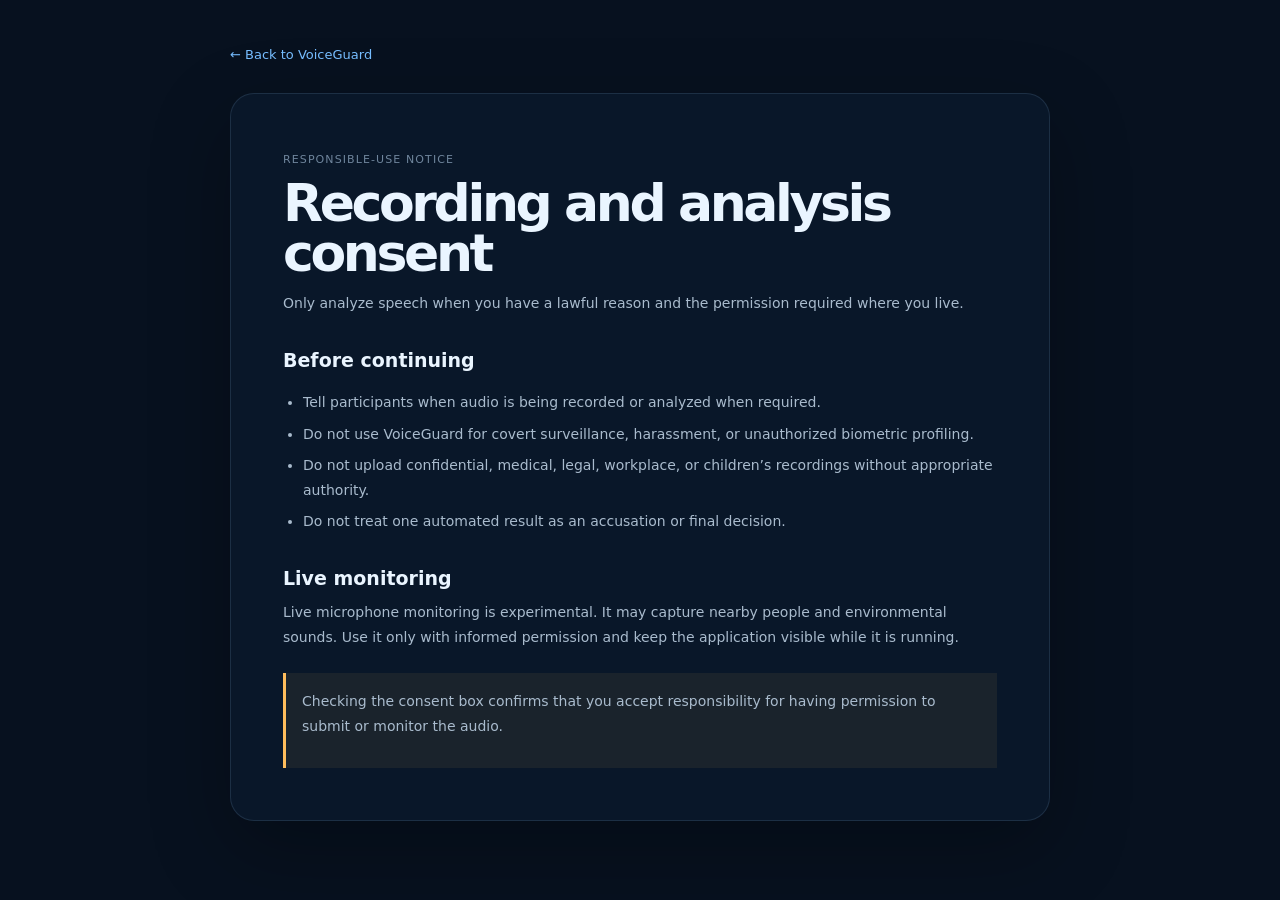
==== static/consent.html @ baec330c "Prepare VoiceGuard mobile PWA for public deployment" ====
<!doctype html>
<html lang="en">
<head>
    <meta charset="utf-8">
    <meta name="viewport" content="width=device-width, initial-scale=1">
    <meta name="theme-color" content="#07111f">
    <title>Recording consent — VoiceGuard AI</title>
    <link rel="icon" href="/static/icon-192.png" type="image/png">
    <link rel="stylesheet" href="/static/styles.css">
    <link rel="stylesheet" href="/static/legal.css">
</head>
<body class="legal-page">
    <main class="legal-shell">
        <a class="legal-back" href="/">← Back to VoiceGuard</a>
        <article class="legal-card">
            <span class="legal-updated">Responsible-use notice</span>
            <h1>Recording and analysis consent</h1>
            <p>Only analyze speech when you have a lawful reason and the permission required where you live.</p>
            <h2>Before continuing</h2>
            <ul>
                <li>Tell participants when audio is being recorded or analyzed when required.</li>
                <li>Do not use VoiceGuard for covert surveillance, harassment, or unauthorized biometric profiling.</li>
                <li>Do not upload confidential, medical, legal, workplace, or children’s recordings without appropriate authority.</li>
                <li>Do not treat one automated result as an accusation or final decision.</li>
            </ul>
            <h2>Live monitoring</h2>
            <p>Live microphone monitoring is experimental. It may capture nearby people and environmental sounds. Use it only with informed permission and keep the application visible while it is running.</p>
            <div class="legal-callout"><p>Checking the consent box confirms that you accept responsibility for having permission to submit or monitor the audio.</p></div>
        </article>
    </main>
</body>
</html>
---- static/styles.css ----
:root {
    --bg: #07111f;
    --bg-deep: #040a13;
    --surface: #0d1a2c;
    --surface-2: #112238;
    --line: rgba(154, 180, 211, 0.15);
    --line-strong: rgba(154, 180, 211, 0.28);
    --text: #f4f7fb;
    --muted: #96a8bd;
    --faint: #6f839c;
    --blue: #3c8cff;
    --cyan: #40d9e5;
    --violet: #9d7cff;
    --green: #3ee6a1;
    --amber: #ffbd5c;
    --red: #ff667e;
    --shadow: 0 28px 80px rgba(0, 0, 0, 0.32);
    --radius-lg: 26px;
    --radius-md: 18px;
    --shell: 1180px;
}

* {
    box-sizing: border-box;
}

[hidden] {
    display: none !important;
}

html {
    scroll-behavior: smooth;
}

body {
    min-width: 320px;
    min-height: 100vh;
    min-height: 100dvh;
    margin: 0;
    overflow-x: hidden;
    color: var(--text);
    background:
        radial-gradient(circle at 12% 5%, rgba(52, 127, 255, 0.11), transparent 28rem),
        radial-gradient(circle at 90% 19%, rgba(115, 74, 255, 0.09), transparent 30rem),
        var(--bg);
    font-family: Inter, ui-sans-serif, system-ui, -apple-system, BlinkMacSystemFont, "Segoe UI", sans-serif;
    font-size: 16px;
    line-height: 1.5;
    -webkit-font-smoothing: antialiased;
}

button,
input {
    font: inherit;
}

button,
label {
    -webkit-tap-highlight-color: transparent;
}

button {
    color: inherit;
}

svg {
    display: block;
}

.shell {
    width: min(calc(100% - 40px), var(--shell));
    margin-inline: auto;
}

.visually-hidden {
    position: absolute !important;
    width: 1px !important;
    height: 1px !important;
    padding: 0 !important;
    margin: -1px !important;
    overflow: hidden !important;
    clip: rect(0, 0, 0, 0) !important;
    white-space: nowrap !important;
    border: 0 !important;
}

.skip-link {
    position: fixed;
    z-index: 100;
    top: 10px;
    left: 10px;
    padding: 10px 14px;
    color: #07111f;
    background: #fff;
    border-radius: 9px;
    transform: translateY(-160%);
    transition: transform 160ms ease;
}

.skip-link:focus {
    transform: translateY(0);
}

:focus-visible {
    outline: 3px solid rgba(64, 217, 229, 0.72);
    outline-offset: 3px;
}

.site-header {
    position: relative;
    z-index: 20;
    border-bottom: 1px solid rgba(154, 180, 211, 0.1);
    background: rgba(7, 17, 31, 0.7);
    backdrop-filter: blur(18px);
}

.header-inner {
    min-height: 78px;
    display: flex;
    align-items: center;
    justify-content: space-between;
    gap: 24px;
}

.brand {
    display: inline-flex;
    align-items: center;
    gap: 11px;
    color: inherit;
    text-decoration: none;
}

.brand > span:last-child {
    display: grid;
    line-height: 1.05;
}

.brand strong {
    font-size: 16px;
    letter-spacing: -0.02em;
}

.brand small {
    margin-top: 5px;
    color: var(--muted);
    font-size: 10px;
    font-weight: 600;
    letter-spacing: 0.08em;
    text-transform: uppercase;
}

.brand-mark {
    width: 38px;
    height: 38px;
    display: grid;
    place-items: center;
    border: 1px solid rgba(78, 155, 255, 0.38);
    border-radius: 12px;
    background: linear-gradient(145deg, rgba(55, 128, 255, 0.28), rgba(61, 103, 197, 0.08));
    box-shadow: inset 0 1px rgba(255, 255, 255, 0.09);
}

.brand-mark svg {
    width: 27px;
    height: 27px;
}

.brand-mark path:first-child {
    fill: rgba(60, 140, 255, 0.22);
    stroke: #67a9ff;
    stroke-width: 1.4;
}

.brand-mark .brand-wave {
    fill: none;
    stroke: #cfe5ff;
    stroke-linecap: round;
    stroke-linejoin: round;
    stroke-width: 1.5;
}

.header-actions {
    display: flex;
    align-items: center;
    gap: 12px;
}

.service-state {
    display: inline-flex;
    align-items: center;
    gap: 8px;
    min-height: 34px;
    padding: 0 12px;
    color: var(--muted);
    border: 1px solid var(--line);
    border-radius: 999px;
    background: rgba(12, 27, 46, 0.62);
    font-size: 12px;
    font-weight: 650;
}

.state-dot {
    width: 7px;
    height: 7px;
    flex: 0 0 auto;
    border-radius: 50%;
    background: var(--amber);
    box-shadow: 0 0 10px rgba(255, 189, 92, 0.5);
}

.service-state.online .state-dot {
    background: var(--green);
    box-shadow: 0 0 10px rgba(62, 230, 161, 0.55);
}

.service-state.offline .state-dot {
    background: var(--red);
    box-shadow: 0 0 10px rgba(255, 102, 126, 0.55);
}

.button {
    min-height: 44px;
    display: inline-flex;
    align-items: center;
    justify-content: center;
    gap: 9px;
    padding: 0 17px;
    border: 0;
    border-radius: 12px;
    cursor: pointer;
    font-size: 14px;
    font-weight: 750;
    letter-spacing: -0.01em;
    transition: transform 160ms ease, border-color 160ms ease, background 160ms ease, opacity 160ms ease;
}

.button:hover:not(:disabled) {
    transform: translateY(-1px);
}

.button:active:not(:disabled) {
    transform: translateY(0);
}

.button:disabled {
    cursor: not-allowed;
    opacity: 0.45;
}

.button svg {
    width: 18px;
    height: 18px;
    fill: none;
    stroke: currentColor;
    stroke-linecap: round;
    stroke-linejoin: round;
    stroke-width: 1.8;
}

.button-quiet {
    min-height: 36px;
    color: #c8d7e8;
    border: 1px solid var(--line);
    background: rgba(18, 37, 61, 0.62);
    font-size: 12px;
}

.hero {
    min-height: 495px;
    display: grid;
    grid-template-columns: minmax(0, 1.12fr) minmax(350px, 0.88fr);
    align-items: center;
    gap: clamp(30px, 6vw, 92px);
    padding-top: 64px;
    padding-bottom: 74px;
}

.hero-copy,
.hero-visual {
    min-width: 0;
}

.eyebrow,
.section-kicker {
    color: #78b0ff;
    font-size: 11px;
    font-weight: 800;
    letter-spacing: 0.16em;
    text-transform: uppercase;
}

.eyebrow {
    display: inline-flex;
    align-items: center;
    gap: 9px;
    margin-bottom: 20px;
}

.eyebrow span {
    width: 25px;
    height: 1px;
    background: currentColor;
}

h1,
h2,
h3,
h4,
p {
    margin-top: 0;
}

h1 {
    max-width: 690px;
    margin-bottom: 20px;
    font-size: clamp(46px, 6vw, 76px);
    line-height: 0.98;
    letter-spacing: -0.065em;
}

h1 em {
    display: block;
    color: transparent;
    background: linear-gradient(100deg, #73abff 12%, #7de5e7 92%);
    -webkit-background-clip: text;
    background-clip: text;
    font-style: normal;
}

.hero-lede {
    max-width: 640px;
    margin-bottom: 27px;
    color: #a7b7ca;
    font-size: 17px;
    line-height: 1.7;
    overflow-wrap: anywhere;
}

.hero-meta {
    display: flex;
    flex-wrap: wrap;
    gap: 11px 22px;
}

.hero-meta span {
    display: inline-flex;
    align-items: center;
    gap: 7px;
    color: #8297ae;
    font-size: 12px;
    font-weight: 600;
}

.hero-meta svg {
    width: 15px;
    height: 15px;
    fill: none;
    stroke: #55d8c7;
    stroke-linecap: round;
    stroke-linejoin: round;
    stroke-width: 2;
}

.hero-visual {
    position: relative;
    min-height: 345px;
    display: grid;
    place-items: center;
}

.orb {
    position: absolute;
    border-radius: 50%;
    filter: blur(1px);
}

.orb-one {
    width: 335px;
    height: 335px;
    border: 1px solid rgba(71, 138, 241, 0.16);
    background: radial-gradient(circle, rgba(47, 109, 213, 0.16), rgba(44, 89, 163, 0.025) 60%, transparent 68%);
}

.orb-two {
    width: 250px;
    height: 250px;
    border: 1px dashed rgba(101, 219, 224, 0.15);
    animation: slow-spin 24s linear infinite;
}

.voice-card {
    position: relative;
    z-index: 2;
    width: min(100%, 390px);
    max-width: 100%;
    padding: 18px 20px 19px;
    overflow: hidden;
    border: 1px solid rgba(115, 165, 230, 0.25);
    border-radius: 23px;
    background:
        linear-gradient(145deg, rgba(20, 43, 72, 0.94), rgba(8, 20, 36, 0.96)),
        var(--surface);
    box-shadow: 0 34px 70px rgba(1, 8, 18, 0.5), inset 0 1px rgba(255, 255, 255, 0.05);
    transform: perspective(850px) rotateY(-4deg) rotateX(2deg);
}

.voice-card::after {
    position: absolute;
    inset: -40% 45% 50% -20%;
    content: "";
    background: radial-gradient(circle, rgba(64, 156, 255, 0.15), transparent 65%);
}

.voice-card-top,
.voice-card-result {
    position: relative;
    z-index: 1;
    display: flex;
    align-items: center;
    justify-content: space-between;
}

.voice-card-top {
    color: #7790aa;
    font-size: 9px;
    font-weight: 800;
    letter-spacing: 0.15em;
}

.voice-card-top i {
    width: 7px;
    height: 7px;
    border-radius: 50%;
    background: var(--green);
    box-shadow: 0 0 12px rgba(62, 230, 161, 0.75);
}

.hero-wave {
    position: relative;
    z-index: 1;
    height: 125px;
    display: flex;
    align-items: center;
    justify-content: center;
    gap: 5px;
    padding: 10px 0;
}

.hero-wave::before {
    position: absolute;
    right: 0;
    left: 0;
    height: 1px;
    content: "";
    background: rgba(121, 155, 194, 0.12);
    box-shadow: 0 -32px rgba(121, 155, 194, 0.06), 0 32px rgba(121, 155, 194, 0.06);
}

.hero-wave span {
    z-index: 1;
    width: 3px;
    height: 16%;
    border-radius: 5px;
    background: linear-gradient(to top, #387cf1, #52d9dc);
    box-shadow: 0 0 10px rgba(65, 183, 231, 0.16);
    animation: hero-pulse 1.2s ease-in-out infinite alternate;
}

.hero-wave span:nth-child(3n) { height: 36%; animation-delay: -0.2s; }
.hero-wave span:nth-child(4n) { height: 62%; animation-delay: -0.6s; }
.hero-wave span:nth-child(5n) { height: 86%; animation-delay: -0.9s; }
.hero-wave span:nth-child(7n) { height: 48%; animation-delay: -0.4s; }

.voice-card-result {
    justify-content: flex-start;
    gap: 12px;
    padding: 13px;
    border: 1px solid rgba(73, 218, 179, 0.17);
    border-radius: 13px;
    background: rgba(13, 38, 52, 0.67);
}

.voice-card-result > span:last-child {
    display: grid;
}

.voice-card-result small {
    color: #72cbb7;
    font-size: 8px;
    font-weight: 800;
    letter-spacing: 0.13em;
}

.voice-card-result strong {
    margin-top: 3px;
    font-size: 13px;
}

.mini-shield {
    width: 34px;
    height: 34px;
    display: grid;
    place-items: center;
    color: var(--green);
    border-radius: 10px;
    background: rgba(62, 230, 161, 0.1);
}

.mini-shield svg {
    width: 21px;
    height: 21px;
    fill: none;
    stroke: currentColor;
    stroke-linecap: round;
    stroke-linejoin: round;
    stroke-width: 1.5;
}

.analysis-section {
    position: relative;
    padding: 74px 0 90px;
    border-top: 1px solid rgba(154, 180, 211, 0.1);
    border-bottom: 1px solid rgba(154, 180, 211, 0.1);
    background:
        linear-gradient(rgba(255, 255, 255, 0.012) 1px, transparent 1px),
        linear-gradient(90deg, rgba(255, 255, 255, 0.012) 1px, transparent 1px),
        rgba(4, 12, 23, 0.52);
    background-size: 42px 42px;
}

.section-heading {
    display: flex;
    align-items: end;
    justify-content: space-between;
    gap: 30px;
    margin-bottom: 34px;
}

.section-heading h2,
.mobile-copy h2 {
    margin: 7px 0 0;
    font-size: clamp(29px, 4vw, 42px);
    line-height: 1.1;
    letter-spacing: -0.045em;
}

.section-heading > p {
    max-width: 420px;
    margin-bottom: 3px;
    color: var(--muted);
    font-size: 13px;
}

.analysis-grid {
    display: grid;
    grid-template-columns: repeat(2, minmax(0, 1fr));
    gap: 22px;
    align-items: start;
}

.tool-card {
    min-width: 0;
    padding: clamp(22px, 3vw, 31px);
    border: 1px solid var(--line);
    border-radius: var(--radius-lg);
    background: linear-gradient(150deg, rgba(17, 35, 58, 0.92), rgba(8, 20, 35, 0.97));
    box-shadow: var(--shadow), inset 0 1px rgba(255, 255, 255, 0.035);
}

.card-heading {
    display: flex;
    align-items: center;
    gap: 13px;
}

.card-heading > div {
    min-width: 0;
}

.card-icon {
    width: 45px;
    height: 45px;
    flex: 0 0 auto;
    display: grid;
    place-items: center;
    border: 1px solid;
    border-radius: 13px;
}

.card-icon.blue {
    color: #6da8ff;
    border-color: rgba(63, 140, 255, 0.28);
    background: rgba(53, 123, 229, 0.13);
}

.card-icon.violet {
    color: #b49cff;
    border-color: rgba(157, 124, 255, 0.28);
    background: rgba(132, 87, 244, 0.13);
}

.card-icon svg {
    width: 23px;
    height: 23px;
    fill: none;
    stroke: currentColor;
    stroke-linecap: round;
    stroke-linejoin: round;
    stroke-width: 1.7;
}

.card-number {
    display: block;
    margin-bottom: 2px;
    color: #6f8cac;
    font-size: 9px;
    font-weight: 800;
    letter-spacing: 0.14em;
}

.card-heading h3 {
    margin: 0;
    font-size: 20px;
    letter-spacing: -0.025em;
}

.card-intro {
    min-height: 42px;
    margin: 17px 0 21px;
    color: var(--muted);
    font-size: 13px;
    line-height: 1.6;
}

.dropzone {
    min-height: 190px;
    display: flex;
    flex-direction: column;
    align-items: center;
    justify-content: center;
    padding: 23px;
    color: var(--muted);
    border: 1px dashed rgba(100, 153, 221, 0.35);
    border-radius: 17px;
    background: rgba(6, 17, 31, 0.52);
    cursor: pointer;
    text-align: center;
    transition: border-color 160ms ease, background 160ms ease, transform 160ms ease;
}

.dropzone:hover,
.dropzone.dragging {
    border-color: rgba(74, 151, 255, 0.75);
    background: rgba(28, 71, 126, 0.17);
    transform: translateY(-1px);
}

.upload-illustration {
    width: 50px;
    height: 50px;
    display: grid;
    place-items: center;
    margin-bottom: 11px;
    color: #6fa9fa;
    border-radius: 15px;
    background: rgba(55, 126, 226, 0.11);
}

.upload-illustration svg {
    width: 35px;
    height: 35px;
    fill: rgba(74, 143, 237, 0.1);
    stroke: currentColor;
    stroke-linecap: round;
    stroke-linejoin: round;
    stroke-width: 1.5;
}

.dropzone strong {
    color: #dae6f4;
    font-size: 14px;
}

.dropzone > span:not(.upload-illustration) {
    margin-top: 3px;
    font-size: 12px;
}

.dropzone u {
    color: #69a8ff;
    text-underline-offset: 2px;
}

.dropzone small {
    margin-top: 14px;
    color: #637991;
    font-size: 9px;
    font-weight: 650;
    letter-spacing: 0.035em;
}

.capture-options {
    display: grid;
    gap: 11px;
}

.capture-divider {
    display: flex;
    align-items: center;
    gap: 11px;
    color: #60758d;
    font-size: 9px;
    font-weight: 750;
    letter-spacing: 0.1em;
    text-transform: uppercase;
}

.capture-divider::before,
.capture-divider::after {
    height: 1px;
    flex: 1;
    content: "";
    background: var(--line);
}

.button-record {
    width: 100%;
    color: #b9d4f4;
    border: 1px solid rgba(92, 154, 235, 0.24);
    background: rgba(28, 64, 106, 0.2);
}

.button-record:hover:not(:disabled) {
    border-color: rgba(92, 167, 255, 0.45);
    background: rgba(39, 87, 145, 0.3);
}

.recording-panel {
    padding: 15px;
    border: 1px solid rgba(255, 102, 126, 0.26);
    border-radius: 15px;
    background: rgba(94, 27, 45, 0.13);
}

.recording-status {
    display: grid;
    grid-template-columns: auto minmax(0, 1fr) auto;
    align-items: center;
    gap: 11px;
}

.recording-status > div {
    min-width: 0;
    display: grid;
}

.recording-status strong {
    font-size: 12px;
}

.recording-status small {
    margin-top: 2px;
    color: var(--muted);
    font-size: 9px;
}

.recording-status time {
    color: #ffb4c0;
    font-size: 12px;
    font-variant-numeric: tabular-nums;
    font-weight: 750;
}

.recording-pulse {
    width: 12px;
    height: 12px;
    border: 3px solid rgba(255, 102, 126, 0.22);
    border-radius: 50%;
    background: var(--red);
    box-shadow: 0 0 0 0 rgba(255, 102, 126, 0.35);
    animation: record-pulse 1.5s ease-out infinite;
}

.button-stop-recording {
    width: 100%;
    min-height: 40px;
    margin-top: 13px;
    color: #ffdbe1;
    border: 1px solid rgba(255, 102, 126, 0.28);
    background: rgba(132, 36, 58, 0.24);
    font-size: 11px;
}

.button-stop-recording > span {
    width: 8px;
    height: 8px;
    border-radius: 2px;
    background: currentColor;
}

.selected-file {
    min-height: 76px;
    display: grid;
    grid-template-columns: auto minmax(0, 1fr) auto;
    align-items: center;
    gap: 13px;
    padding: 13px;
    border: 1px solid rgba(85, 154, 243, 0.24);
    border-radius: 15px;
    background: rgba(14, 36, 61, 0.68);
}

.selected-file audio {
    width: 100%;
    height: 34px;
    grid-column: 1 / -1;
    margin-top: 2px;
}

.file-type {
    width: 43px;
    height: 43px;
    display: grid;
    place-items: center;
    color: #8fbaff;
    border-radius: 10px;
    background: rgba(55, 126, 226, 0.13);
    font-size: 9px;
    font-weight: 850;
}

.file-copy {
    min-width: 0;
    display: grid;
}

.file-copy strong {
    overflow: hidden;
    color: #dbe7f5;
    font-size: 13px;
    text-overflow: ellipsis;
    white-space: nowrap;
}

.file-copy span {
    margin-top: 4px;
    color: var(--faint);
    font-size: 10px;
}

.icon-button {
    width: 34px;
    height: 34px;
    display: grid;
    place-items: center;
    padding: 0;
    color: #8297ae;
    border: 0;
    border-radius: 9px;
    background: transparent;
    cursor: pointer;
}

.icon-button:hover {
    color: #fff;
    background: rgba(255, 255, 255, 0.06);
}

.icon-button svg {
    width: 17px;
    height: 17px;
    fill: none;
    stroke: currentColor;
    stroke-linecap: round;
    stroke-width: 1.8;
}

.inline-message {
    margin-top: 12px;
    padding: 10px 12px;
    border-radius: 10px;
    font-size: 11px;
    line-height: 1.45;
}

.error-message {
    color: #ffc2cc;
    border: 1px solid rgba(255, 102, 126, 0.25);
    background: rgba(157, 39, 65, 0.14);
}

.action-button {
    width: 100%;
    min-height: 50px;
    margin-top: 16px;
}

.button-primary {
    color: white;
    background: linear-gradient(115deg, #2e78ec, #426cdd);
    box-shadow: 0 12px 26px rgba(38, 103, 216, 0.23);
}

.button-live {
    color: white;
    background: linear-gradient(115deg, #7b55e8, #875ae6);
    box-shadow: 0 12px 26px rgba(118, 68, 220, 0.22);
}

.button-live.running {
    color: #ffd8df;
    border: 1px solid rgba(255, 102, 126, 0.35);
    background: rgba(130, 38, 59, 0.25);
    box-shadow: none;
}

.button-label,
.button-loading {
    display: inline-flex;
    align-items: center;
    justify-content: center;
    gap: 9px;
}

.spinner {
    width: 17px;
    height: 17px;
    border: 2px solid rgba(255, 255, 255, 0.3);
    border-top-color: #fff;
    border-radius: 50%;
    animation: spin 700ms linear infinite;
}

.result-panel {
    margin-top: 17px;
    padding: 18px;
    border: 1px solid rgba(99, 165, 244, 0.2);
    border-radius: 17px;
    background: rgba(6, 17, 31, 0.69);
}

.result-top {
    display: grid;
    grid-template-columns: auto minmax(0, 1fr);
    align-items: center;
    gap: 17px;
}

.score-ring {
    --score: 0;
    --ring-color: #6b8098;
    width: 93px;
    height: 93px;
    display: grid;
    place-items: center;
    border-radius: 50%;
    background: conic-gradient(var(--ring-color) calc(var(--score) * 1%), rgba(107, 128, 152, 0.14) 0);
    box-shadow: 0 0 30px color-mix(in srgb, var(--ring-color) 17%, transparent);
}

.score-ring::before {
    grid-area: 1 / 1;
    width: 75px;
    height: 75px;
    content: "";
    border: 1px solid var(--line);
    border-radius: 50%;
    background: #0a1728;
}

.score-ring > div {
    z-index: 1;
    grid-area: 1 / 1;
    display: grid;
    text-align: center;
}

.score-ring strong {
    font-size: 22px;
    letter-spacing: -0.04em;
}

.score-ring small {
    color: var(--faint);
    font-size: 8px;
    font-weight: 750;
    letter-spacing: 0.08em;
    text-transform: uppercase;
}

.result-copy {
    min-width: 0;
}

.verdict {
    display: inline-flex;
    padding: 4px 8px;
    border: 1px solid;
    border-radius: 999px;
    font-size: 8px;
    font-weight: 850;
    letter-spacing: 0.1em;
}

.verdict.human {
    color: #75e6b9;
    border-color: rgba(62, 230, 161, 0.24);
    background: rgba(62, 230, 161, 0.09);
}

.verdict.uncertain {
    color: #ffd38c;
    border-color: rgba(255, 189, 92, 0.25);
    background: rgba(255, 189, 92, 0.09);
}

.verdict.synthetic {
    color: #ff9dae;
    border-color: rgba(255, 102, 126, 0.28);
    background: rgba(255, 102, 126, 0.1);
}

.verdict.neutral {
    color: #9eb0c4;
    border-color: var(--line-strong);
    background: rgba(126, 150, 176, 0.08);
}

.result-copy h4 {
    margin: 8px 0 4px;
    font-size: 16px;
}

.result-copy p {
    margin-bottom: 0;
    color: var(--muted);
    font-size: 10px;
    line-height: 1.5;
}

.metrics {
    display: grid;
    grid-template-columns: repeat(2, minmax(0, 1fr));
    gap: 1px;
    margin: 16px 0 0;
    overflow: hidden;
    border: 1px solid rgba(154, 180, 211, 0.11);
    border-radius: 11px;
    background: rgba(154, 180, 211, 0.1);
}

.metrics div {
    min-width: 0;
    padding: 10px 11px;
    background: rgba(8, 22, 38, 0.96);
}

.metrics dt {
    color: var(--faint);
    font-size: 8px;
    font-weight: 700;
    letter-spacing: 0.04em;
    text-transform: uppercase;
}

.metrics dd {
    margin: 3px 0 0;
    overflow: hidden;
    color: #ccdaea;
    font-size: 11px;
    font-weight: 700;
    text-overflow: ellipsis;
    white-space: nowrap;
}

.result-note {
    display: flex;
    gap: 7px;
    margin: 13px 0 0;
    color: #6f839a;
    font-size: 9px;
    line-height: 1.45;
}

.result-note svg {
    width: 13px;
    height: 13px;
    flex: 0 0 auto;
    margin-top: 1px;
    fill: none;
    stroke: currentColor;
    stroke-linecap: round;
    stroke-width: 1.7;
}

.live-chip {
    min-height: 25px;
    display: inline-flex;
    align-items: center;
    gap: 6px;
    margin-left: auto;
    padding: 0 9px;
    color: #8fa2b8;
    border: 1px solid var(--line);
    border-radius: 999px;
    background: rgba(5, 14, 26, 0.5);
    font-size: 8px;
    font-weight: 850;
    letter-spacing: 0.06em;
    text-transform: uppercase;
}

.live-chip i {
    width: 6px;
    height: 6px;
    border-radius: 50%;
    background: #667d96;
}

.live-chip.active {
    color: #aeeed4;
    border-color: rgba(62, 230, 161, 0.25);
    background: rgba(62, 230, 161, 0.08);
}

.live-chip.active i {
    background: var(--green);
    box-shadow: 0 0 9px rgba(62, 230, 161, 0.7);
    animation: blink 1.4s ease-in-out infinite;
}

.live-display {
    min-height: 243px;
    padding: 17px;
    border: 1px solid rgba(154, 180, 211, 0.13);
    border-radius: 17px;
    background:
        radial-gradient(circle at 50% 35%, rgba(129, 83, 234, 0.11), transparent 50%),
        rgba(5, 14, 27, 0.7);
}

.live-display-head {
    display: flex;
    justify-content: space-between;
    gap: 16px;
    color: #6f849c;
    font-size: 9px;
    font-weight: 700;
    letter-spacing: 0.04em;
    text-transform: uppercase;
}

.live-display-head time {
    color: #879ab0;
    font-variant-numeric: tabular-nums;
}

.waveform {
    height: 80px;
    display: flex;
    align-items: center;
    justify-content: center;
    gap: 4px;
    overflow: hidden;
}

.waveform span {
    width: 3px;
    height: 4px;
    border-radius: 4px;
    background: linear-gradient(to top, #7655db, #bd91ff);
    opacity: 0.35;
    transition: height 90ms linear, opacity 160ms ease;
}

.waveform.active span {
    opacity: 0.86;
}

.mic-level {
    height: 3px;
    overflow: hidden;
    border-radius: 4px;
    background: rgba(136, 155, 183, 0.13);
}

.mic-level span {
    width: 0;
    height: 100%;
    display: block;
    border-radius: inherit;
    background: linear-gradient(90deg, #6d5be8, #58d8de);
    transition: width 80ms linear;
}

.live-result-row {
    min-height: 67px;
    display: flex;
    align-items: end;
    justify-content: space-between;
    gap: 16px;
    padding-top: 15px;
}

.live-result-row > div:first-child {
    min-width: 0;
    display: grid;
}

.live-result-row small {
    color: #667b93;
    font-size: 8px;
    font-weight: 800;
    letter-spacing: 0.11em;
}

.live-result-row > div:first-child strong {
    margin-top: 4px;
    overflow: hidden;
    color: #dce6f2;
    font-size: 15px;
    text-overflow: ellipsis;
    white-space: nowrap;
}

.live-score {
    flex: 0 0 auto;
    display: grid;
    text-align: right;
}

.live-score strong {
    font-size: 27px;
    line-height: 1;
    letter-spacing: -0.045em;
}

.live-score span {
    margin-top: 4px;
    color: #6e829a;
    font-size: 8px;
    font-weight: 700;
    text-transform: uppercase;
}

.live-summary {
    min-height: 30px;
    margin: 5px 0 0;
    color: #71869d;
    font-size: 9px;
    line-height: 1.45;
}

.record-dot {
    width: 9px;
    height: 9px;
    border: 2px solid rgba(255, 255, 255, 0.4);
    border-radius: 50%;
    background: white;
}

.privacy-line {
    display: flex;
    justify-content: center;
    gap: 6px;
    margin: 12px 0 0;
    color: #64798f;
    font-size: 9px;
    text-align: center;
}

.privacy-line svg {
    width: 12px;
    height: 12px;
    flex: 0 0 auto;
    fill: none;
    stroke: currentColor;
    stroke-linecap: round;
    stroke-linejoin: round;
    stroke-width: 1.7;
}

.mobile-section {
    padding-top: 95px;
    padding-bottom: 88px;
}

.mobile-panel {
    min-height: 440px;
    display: grid;
    grid-template-columns: 1.1fr 0.9fr;
    align-items: center;
    gap: 50px;
    overflow: hidden;
    padding: 55px clamp(30px, 6vw, 78px);
    border: 1px solid rgba(93, 148, 222, 0.2);
    border-radius: 30px;
    background:
        radial-gradient(circle at 80% 45%, rgba(66, 125, 221, 0.19), transparent 35%),
        linear-gradient(125deg, rgba(19, 41, 67, 0.96), rgba(7, 20, 36, 0.98));
    box-shadow: var(--shadow), inset 0 1px rgba(255, 255, 255, 0.04);
}

.mobile-copy {
    position: relative;
    z-index: 2;
    max-width: 590px;
}

.mobile-copy p {
    margin: 18px 0 24px;
    color: #9cafc3;
    line-height: 1.7;
}

.mobile-copy p strong {
    color: #dce7f5;
}

.button-secondary {
    color: #dceaff;
    border: 1px solid rgba(84, 153, 246, 0.34);
    background: rgba(47, 112, 208, 0.18);
}

.platform-tip {
    display: flex;
    align-items: flex-start;
    gap: 9px;
    margin-top: 19px;
    color: #748aa2;
    font-size: 11px;
}

.platform-tip svg {
    width: 15px;
    height: 15px;
    flex: 0 0 auto;
    margin-top: 1px;
    fill: none;
    stroke: #6c9edc;
    stroke-linecap: round;
    stroke-width: 1.6;
}

.phone-demo {
    position: relative;
    justify-self: center;
    width: 224px;
    height: 405px;
    padding: 12px;
    border: 1px solid rgba(151, 187, 232, 0.32);
    border-radius: 39px;
    background: linear-gradient(145deg, #182d47, #07111e);
    box-shadow: -25px 35px 70px rgba(0, 0, 0, 0.4), inset 0 0 0 3px rgba(255, 255, 255, 0.025);
    transform: rotate(4deg) translateY(28px);
}

.phone-demo::after {
    position: absolute;
    inset: -60px -75px;
    z-index: -1;
    content: "";
    border: 1px solid rgba(80, 145, 231, 0.13);
    border-radius: 50%;
    box-shadow: 0 0 0 45px rgba(80, 145, 231, 0.025), 0 0 0 90px rgba(80, 145, 231, 0.02);
}

.phone-speaker {
    position: absolute;
    z-index: 3;
    top: 19px;
    left: 50%;
    width: 72px;
    height: 18px;
    border-radius: 12px;
    background: #050d17;
    transform: translateX(-50%);
}

.phone-ui {
    height: 100%;
    display: flex;
    flex-direction: column;
    align-items: center;
    padding: 28px 15px 20px;
    overflow: hidden;
    border-radius: 30px;
    background:
        radial-gradient(circle at 50% 42%, rgba(61, 128, 226, 0.22), transparent 40%),
        #091726;
}

.phone-brand {
    color: #8aa2bd;
    font-size: 9px;
    font-weight: 800;
    letter-spacing: 0.06em;
}

.phone-rings {
    position: relative;
    width: 155px;
    height: 155px;
    display: grid;
    place-items: center;
    margin-top: 30px;
}

.phone-rings i {
    position: absolute;
    border: 1px solid rgba(75, 153, 244, 0.18);
    border-radius: 50%;
}

.phone-rings i:nth-child(1) { inset: 0; }
.phone-rings i:nth-child(2) { inset: 19px; border-style: dashed; }
.phone-rings i:nth-child(3) { inset: 40px; background: rgba(59, 132, 226, 0.08); }

.phone-rings b {
    z-index: 2;
    width: 46px;
    height: 46px;
    display: grid;
    place-items: center;
    color: #75b5ff;
    border: 1px solid rgba(94, 166, 255, 0.38);
    border-radius: 50%;
    background: rgba(32, 87, 157, 0.35);
    box-shadow: 0 0 28px rgba(61, 140, 235, 0.24);
}

.phone-rings svg {
    width: 22px;
    height: 22px;
    fill: none;
    stroke: currentColor;
    stroke-linecap: round;
    stroke-width: 1.5;
}

.phone-ui > small {
    margin-top: 3px;
    color: #56d8b1;
    font-size: 7px;
    font-weight: 850;
    letter-spacing: 0.13em;
}

.phone-ui > strong {
    margin-top: 4px;
    font-size: 14px;
}

.phone-wave {
    height: 45px;
    display: flex;
    align-items: center;
    gap: 4px;
    margin-top: 16px;
}

.phone-wave span {
    width: 3px;
    height: 10px;
    border-radius: 4px;
    background: #6dacf4;
}

.phone-wave span:nth-child(2),
.phone-wave span:nth-child(6) { height: 22px; }
.phone-wave span:nth-child(3),
.phone-wave span:nth-child(5) { height: 34px; }
.phone-wave span:nth-child(4) { height: 43px; background: #52d5c5; }

.capability-note {
    max-width: 900px;
    display: flex;
    gap: 15px;
    margin: 25px auto 0;
    padding: 17px 20px;
    color: #899db4;
    border: 1px solid rgba(255, 189, 92, 0.16);
    border-radius: 15px;
    background: rgba(93, 65, 22, 0.08);
}

.capability-note > svg {
    width: 24px;
    height: 24px;
    flex: 0 0 auto;
    color: var(--amber);
    fill: none;
    stroke: currentColor;
    stroke-linecap: round;
    stroke-linejoin: round;
    stroke-width: 1.5;
}

.capability-note strong {
    display: block;
    color: #d8e1ed;
    font-size: 13px;
}

.capability-note p {
    margin: 3px 0 0;
    font-size: 11px;
    line-height: 1.55;
}

.how-section {
    padding: 75px 0 95px;
    border-top: 1px solid rgba(154, 180, 211, 0.09);
    background: rgba(3, 9, 17, 0.32);
}

.section-heading.compact {
    margin-bottom: 30px;
}

.steps {
    display: grid;
    grid-template-columns: repeat(3, minmax(0, 1fr));
    gap: 18px;
    margin: 0;
    padding: 0;
    list-style: none;
}

.steps li {
    min-height: 138px;
    display: flex;
    gap: 15px;
    padding: 23px;
    border: 1px solid var(--line);
    border-radius: 17px;
    background: rgba(12, 27, 45, 0.58);
}

.steps li > span {
    width: 34px;
    height: 34px;
    flex: 0 0 auto;
    display: grid;
    place-items: center;
    color: #75aaf1;
    border: 1px solid rgba(75, 144, 238, 0.23);
    border-radius: 10px;
    background: rgba(58, 120, 207, 0.1);
    font-size: 9px;
    font-weight: 850;
}

.steps strong {
    display: block;
    margin-top: 2px;
    font-size: 14px;
}

.steps p {
    margin: 7px 0 0;
    color: #7f93aa;
    font-size: 11px;
    line-height: 1.55;
}

footer {
    padding: 31px 0 calc(31px + env(safe-area-inset-bottom));
    border-top: 1px solid rgba(154, 180, 211, 0.1);
    background: var(--bg-deep);
}

.footer-inner {
    display: flex;
    align-items: center;
    justify-content: space-between;
    gap: 30px;
}

.footer-brand {
    flex: 0 0 auto;
}

.footer-inner > p {
    max-width: 590px;
    margin: 0;
    color: #647991;
    font-size: 10px;
    text-align: right;
}

.noscript {
    position: fixed;
    z-index: 100;
    right: 16px;
    bottom: 16px;
    left: 16px;
    padding: 14px;
    color: #fff;
    border: 1px solid rgba(255, 102, 126, 0.35);
    border-radius: 12px;
    background: #8a2940;
    text-align: center;
}

.forensic-panel {
    margin-top: 18px;
    padding: 18px;
    border: 1px solid rgba(119, 154, 193, 0.18);
    border-radius: 16px;
    background: rgba(4, 13, 25, 0.55);
}

.forensic-heading,
.fingerprint-row,
.history-heading,
.history-item,
.result-actions {
    display: flex;
    align-items: center;
    justify-content: space-between;
    gap: 12px;
}

.forensic-heading div {
    display: grid;
    gap: 3px;
}

.forensic-heading div > span,
.fingerprint-row > span {
    color: var(--muted);
    font-size: 10px;
    font-weight: 750;
    letter-spacing: 0.12em;
    text-transform: uppercase;
}

.forensic-heading strong { font-size: 14px; }

.reliability-chip {
    padding: 6px 9px;
    border: 1px solid rgba(107, 128, 152, 0.3);
    border-radius: 999px;
    color: var(--muted);
    font-size: 10px;
    font-weight: 750;
}

.reliability-chip.strong { border-color: rgba(62, 230, 161, 0.35); color: #3ee6a1; }
.reliability-chip.uncertain { border-color: rgba(255, 189, 92, 0.35); color: #ffbd5c; }

.window-timeline {
    display: grid;
    gap: 9px;
    margin: 16px 0;
}

.timeline-item {
    display: grid;
    grid-template-columns: minmax(100px, 1fr) 65px 38px;
    align-items: center;
    gap: 9px;
}

.timeline-track {
    height: 7px;
    overflow: hidden;
    border-radius: 99px;
    background: rgba(107, 128, 152, 0.18);
}

.timeline-track i {
    display: block;
    height: 100%;
    border-radius: inherit;
    background: linear-gradient(90deg, #3ee6a1 0%, #ffbd5c 48%, #ff667e 75%);
}

.timeline-item small { color: var(--muted); font-size: 10px; }
.timeline-item strong { text-align: right; font-size: 11px; }
.timeline-empty { color: var(--muted); font-size: 12px; }

.fingerprint-row {
    padding-top: 13px;
    border-top: 1px solid rgba(119, 154, 193, 0.13);
}

.fingerprint-row code {
    color: #91c9ff;
    font-size: 11px;
}

.result-actions {
    margin-top: 13px;
    justify-content: flex-start;
}

.result-actions .button { min-height: 40px; padding: 0 13px; font-size: 11px; }

.replay-warning {
    display: grid;
    gap: 4px;
    margin-bottom: 16px;
    padding: 12px 14px;
    border: 1px solid rgba(255, 189, 92, 0.22);
    border-radius: 13px;
    background: rgba(255, 189, 92, 0.07);
}

.replay-warning strong { color: #ffcf82; font-size: 11px; text-transform: uppercase; letter-spacing: 0.08em; }
.replay-warning span { color: var(--muted); font-size: 11px; line-height: 1.55; }

.history-panel {
    margin-top: 24px;
    padding: 24px;
    border: 1px solid rgba(119, 154, 193, 0.14);
    border-radius: 20px;
    background: rgba(9, 23, 40, 0.72);
}

.history-heading h3 { margin-top: 4px; font-size: 19px; }
.history-heading .button { min-height: 38px; }
.history-panel > p { margin-top: 15px; color: var(--muted); font-size: 12px; }
.history-list { display: grid; gap: 9px; margin-top: 15px; }

.history-item {
    padding: 12px 14px;
    border: 1px solid rgba(119, 154, 193, 0.12);
    border-radius: 12px;
    background: rgba(3, 12, 23, 0.55);
}

.history-item > div { display: grid; gap: 3px; }
.history-item > div:last-child { justify-items: end; }
.history-item span { color: var(--muted); font-size: 10px; }
.history-verdict.synthetic { color: #ff667e; }
.history-verdict.uncertain { color: #ffbd5c; }
.history-verdict.human { color: #3ee6a1; }

.consent-panel {
    display: flex;
    align-items: flex-start;
    gap: 12px;
    margin: 0 0 20px;
    padding: 15px 17px;
    border: 1px solid rgba(101, 174, 255, 0.22);
    border-radius: 15px;
    background: rgba(101, 174, 255, 0.06);
}

.consent-panel input {
    width: 18px;
    height: 18px;
    margin-top: 2px;
    accent-color: #65aeff;
}

.consent-panel label { display: grid; gap: 4px; cursor: pointer; }
.consent-panel strong { font-size: 12px; }
.consent-panel span { color: var(--muted); font-size: 11px; line-height: 1.55; }
.consent-panel a,
.footer-links a { color: #76bdff; }

.footer-links {
    display: flex;
    gap: 13px;
    font-size: 11px;
}

@keyframes spin {
    to { transform: rotate(360deg); }
}

@keyframes slow-spin {
    to { transform: rotate(360deg); }
}

@keyframes blink {
    0%, 100% { opacity: 1; }
    50% { opacity: 0.45; }
}

@keyframes hero-pulse {
    to { transform: scaleY(0.45); opacity: 0.55; }
}

@keyframes record-pulse {
    0% { box-shadow: 0 0 0 0 rgba(255, 102, 126, 0.38); }
    70%, 100% { box-shadow: 0 0 0 10px rgba(255, 102, 126, 0); }
}

@media (max-width: 900px) {
    .hero {
        grid-template-columns: 1fr;
        padding-top: 55px;
    }

    .hero-copy {
        text-align: center;
    }

    .eyebrow,
    .hero-meta {
        justify-content: center;
    }

    h1,
    .hero-lede {
        margin-right: auto;
        margin-left: auto;
    }

    .hero-visual {
        min-height: 300px;
    }

    .analysis-grid {
        grid-template-columns: 1fr;
        max-width: 680px;
        margin-inline: auto;
    }

    .mobile-panel {
        grid-template-columns: 1fr 0.65fr;
        gap: 20px;
        padding-right: 25px;
    }

    .steps {
        grid-template-columns: 1fr;
    }

    .steps li {
        min-height: auto;
    }
}

@media (max-width: 680px) {
    .shell {
        width: min(calc(100% - 28px), var(--shell));
    }

    .header-inner {
        min-height: 68px;
    }

    .brand small,
    .service-state span:last-child {
        display: none;
    }

    .service-state {
        width: 34px;
        padding: 0;
        justify-content: center;
    }

    .button-quiet {
        padding: 0 11px;
    }

    .button-quiet svg {
        width: 16px;
    }

    .hero {
        min-height: auto;
        gap: 30px;
        padding-top: 48px;
        padding-bottom: 55px;
    }

    h1 {
        font-size: clamp(42px, 14vw, 60px);
    }

    .hero-lede {
        font-size: 15px;
    }

    .hero-meta {
        gap: 9px 14px;
    }

    .hero-meta span {
        font-size: 10px;
    }

    .hero-visual {
        min-height: 260px;
    }

    .voice-card {
        width: min(94%, 390px);
        transform: none;
    }

    .orb-one {
        width: 280px;
        height: 280px;
    }

    .orb-two {
        width: 215px;
        height: 215px;
    }

    .analysis-section,
    .how-section {
        padding-top: 56px;
        padding-bottom: 65px;
    }

    .section-heading {
        display: block;
    }

    .section-heading > p {
        margin-top: 13px;
    }

    .tool-card {
        padding: 21px 18px;
        border-radius: 21px;
    }

    .card-heading h3 {
        font-size: 18px;
    }

    .live-chip {
        padding-inline: 7px;
    }

    .live-chip span {
        display: none;
    }

    .dropzone {
        min-height: 175px;
    }

    .result-top {
        grid-template-columns: 78px minmax(0, 1fr);
    }

    .score-ring {
        width: 78px;
        height: 78px;
    }

    .score-ring::before {
        width: 63px;
        height: 63px;
    }

    .score-ring strong {
        font-size: 18px;
    }

    .mobile-section {
        padding-top: 60px;
        padding-bottom: 62px;
    }

    .mobile-panel {
        min-height: auto;
        grid-template-columns: 1fr;
        gap: 35px;
        padding: 37px 24px 0;
        text-align: center;
    }

    .platform-tip {
        justify-content: center;
        text-align: left;
    }

    .phone-demo {
        height: 350px;
        transform: rotate(2deg) translateY(28px);
    }

    .capability-note {
        text-align: left;
    }

    .footer-inner {
        flex-direction: column;
        align-items: flex-start;
    }

    .footer-inner > p {
        text-align: left;
    }
}

@media (max-width: 420px) {
    .install-button:not([hidden]) {
        font-size: 0;
    }

    .install-button svg {
        margin: 0;
    }

    #install-button-mobile:not([hidden]) {
        font-size: 13px;
    }

    .metrics {
        grid-template-columns: 1fr;
    }

    .forensic-heading,
    .history-heading,
    .result-actions {
        align-items: stretch;
        flex-direction: column;
    }

    .timeline-item {
        grid-template-columns: minmax(80px, 1fr) 58px 34px;
    }

    .history-item {
        align-items: flex-start;
    }
}

@media (prefers-reduced-motion: reduce) {
    *,
    *::before,
    *::after {
        scroll-behavior: auto !important;
        animation-duration: 0.01ms !important;
        animation-iteration-count: 1 !important;
        transition-duration: 0.01ms !important;
    }
}
---- static/legal.css ----
body.legal-page {
    min-height: 100vh;
    background: #07111f;
    color: #eaf5ff;
}

.legal-shell {
    width: min(calc(100% - 32px), 820px);
    margin: 0 auto;
    padding: 42px 0 70px;
}

.legal-back {
    display: inline-flex;
    margin-bottom: 28px;
    color: #76bdff;
    font-size: 13px;
    text-decoration: none;
}

.legal-card {
    padding: clamp(24px, 5vw, 52px);
    border: 1px solid rgba(119, 154, 193, 0.18);
    border-radius: 24px;
    background: rgba(10, 25, 43, 0.9);
    box-shadow: 0 28px 80px rgba(0, 0, 0, 0.28);
}

.legal-card h1 { margin: 8px 0 12px; font-size: clamp(32px, 7vw, 52px); }
.legal-card h2 { margin: 30px 0 8px; font-size: 19px; }
.legal-card p,
.legal-card li { color: #a9bbcd; font-size: 14px; line-height: 1.75; }
.legal-card ul { display: grid; gap: 7px; padding-left: 20px; }
.legal-card a { color: #76bdff; }
.legal-updated { color: #6f859c; font-size: 11px; letter-spacing: 0.1em; text-transform: uppercase; }
.legal-callout { margin-top: 24px; padding: 16px; border-left: 3px solid #ffbd5c; background: rgba(255, 189, 92, 0.07); }
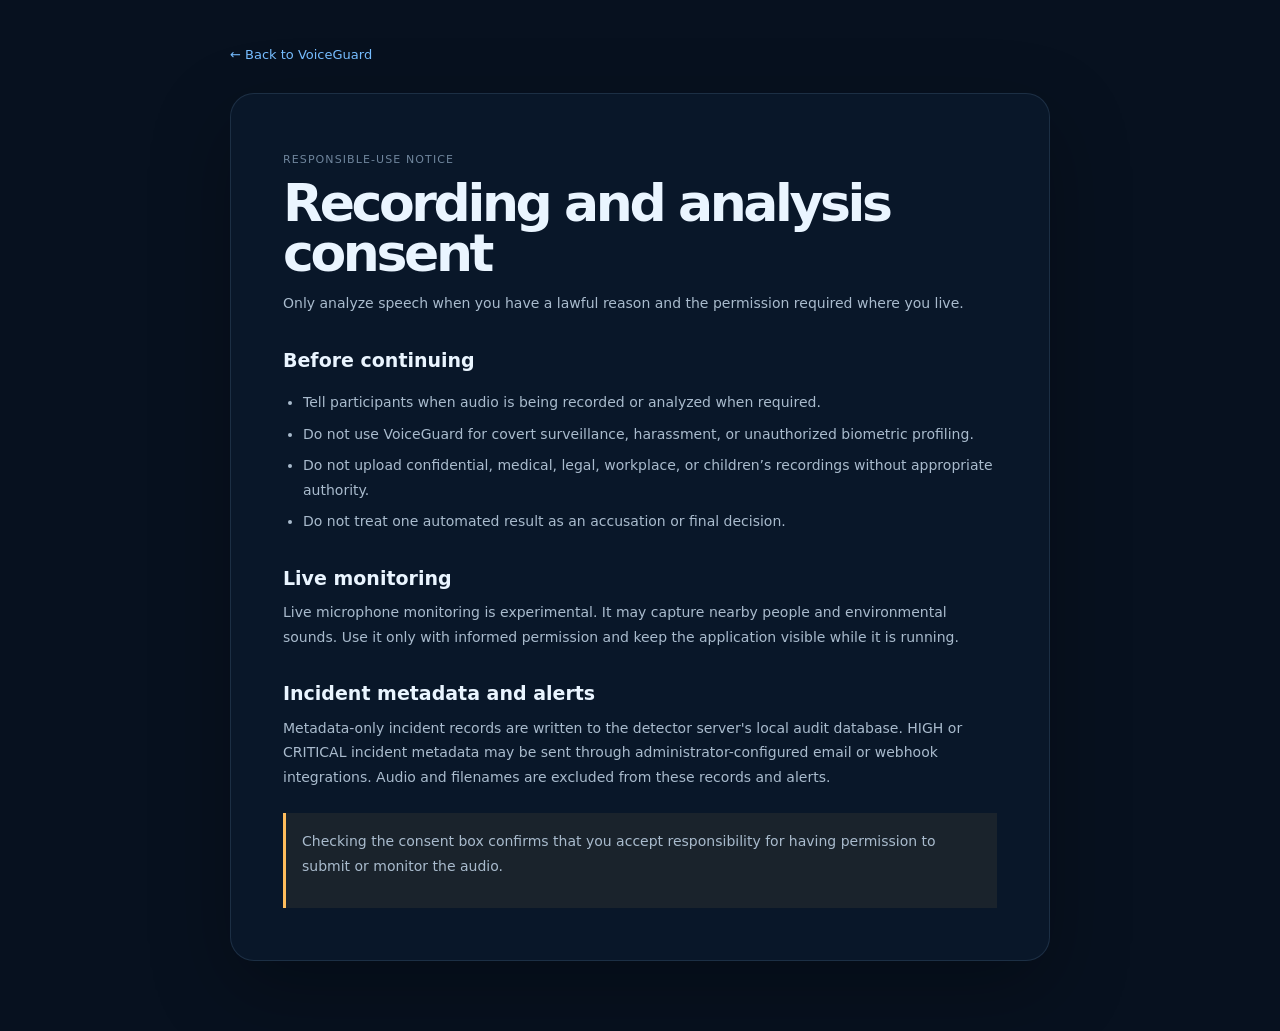
==== commit de202f85: "Add external alerts and tamper-evident audit chain" ====
--- a/static/consent.html
+++ b/static/consent.html
@@ -25,6 +25,8 @@
             </ul>
             <h2>Live monitoring</h2>
             <p>Live microphone monitoring is experimental. It may capture nearby people and environmental sounds. Use it only with informed permission and keep the application visible while it is running.</p>
+            <h2>Incident metadata and alerts</h2>
+            <p>Metadata-only incident records are written to the detector server's local audit database. HIGH or CRITICAL incident metadata may be sent through administrator-configured email or webhook integrations. Audio and filenames are excluded from these records and alerts.</p>
             <div class="legal-callout"><p>Checking the consent box confirms that you accept responsibility for having permission to submit or monitor the audio.</p></div>
         </article>
     </main>
--- a/static/styles.css
+++ b/static/styles.css
@@ -1029,6 +1029,9 @@
 .result-copy h4 {
     margin: 8px 0 4px;
     font-size: 16px;
+    line-height: 1.3;
+    overflow-wrap: anywhere;
+    word-break: break-word;
 }
 
 .result-copy p {
@@ -1769,6 +1772,139 @@
     font-size: 11px;
 }
 
+.feedback-panel {
+    display: grid;
+    gap: 9px;
+    margin-top: 13px;
+    padding: 14px;
+    border: 1px solid rgba(119, 154, 193, 0.14);
+    border-radius: 13px;
+    background: rgba(4, 13, 25, 0.45);
+}
+
+.feedback-panel > span { font-size: 12px; font-weight: 700; }
+.feedback-panel > div { display: flex; flex-wrap: wrap; gap: 7px; }
+.feedback-panel button {
+    padding: 7px 11px;
+    border: 1px solid rgba(119, 154, 193, 0.24);
+    border-radius: 999px;
+    background: transparent;
+    color: var(--muted);
+    cursor: pointer;
+    font: inherit;
+    font-size: 10px;
+}
+.feedback-panel button:hover,
+.feedback-panel button.selected { border-color: #65aeff; background: rgba(101, 174, 255, 0.12); color: #dff0ff; }
+.feedback-panel small { color: var(--muted); font-size: 10px; }
+
+.context-panel {
+    display: grid;
+    gap: 13px;
+    margin: 18px 0;
+    padding: 17px;
+    border: 1px solid rgba(101, 174, 255, 0.18);
+    border-radius: 15px;
+    background: rgba(4, 15, 28, 0.58);
+}
+
+.context-panel legend { padding: 0 7px; color: #eaf6ff; font-size: 12px; font-weight: 750; }
+.context-panel legend span { margin-left: 6px; color: #ffbd5c; font-size: 9px; text-transform: uppercase; }
+.context-panel > p,
+.reference-upload small { margin: 0; color: var(--muted); font-size: 10px; line-height: 1.5; }
+.demo-preset { display: flex; align-items: center; gap: 9px; padding: 11px; border: 1px solid rgba(255, 189, 92, 0.18); border-radius: 11px; background: rgba(255, 189, 92, 0.05); }
+.demo-preset > div { display: grid; gap: 2px; margin-right: auto; }
+.demo-preset strong { color: #ffcf82; font-size: 10px; }
+.demo-preset span { color: var(--muted); font-size: 9px; line-height: 1.4; }
+.demo-preset .button { min-height: 34px; padding: 0 10px; font-size: 9px; white-space: nowrap; }
+.context-grid { display: grid; grid-template-columns: repeat(3, 1fr); gap: 9px; }
+.context-grid label,
+.reference-upload { display: grid; gap: 6px; color: #9db1c7; font-size: 10px; }
+.context-grid select,
+.reference-upload input {
+    width: 100%;
+    min-height: 38px;
+    padding: 8px 10px;
+    border: 1px solid rgba(119, 154, 193, 0.2);
+    border-radius: 9px;
+    background: #071525;
+    color: #dcecff;
+    font: inherit;
+}
+.context-checks { display: flex; flex-wrap: wrap; gap: 8px 15px; }
+.context-checks label { color: #9db1c7; font-size: 10px; }
+.context-checks input { accent-color: #65aeff; }
+
+.workflow-panel {
+    display: grid;
+    grid-template-columns: 130px 1fr;
+    gap: 15px;
+    margin-top: 18px;
+    padding: 18px;
+    border: 1px solid rgba(255, 189, 92, 0.22);
+    border-radius: 16px;
+    background: rgba(31, 22, 9, 0.35);
+}
+.workflow-panel[hidden], .speaker-panel[hidden] { display: none; }
+.workflow-score { display: grid; align-content: center; gap: 7px; padding-right: 15px; border-right: 1px solid rgba(119, 154, 193, 0.14); }
+.workflow-score span { color: var(--muted); font-size: 9px; text-transform: uppercase; letter-spacing: 0.08em; }
+.workflow-score strong { font-size: 30px; }
+.workflow-panel h4 { margin: 8px 0 4px; font-size: 15px; }
+.workflow-panel p { margin: 0; color: var(--muted); font-size: 11px; line-height: 1.55; }
+.workflow-panel ul { grid-column: 1 / -1; margin: 0; padding-left: 18px; color: #a9bacd; font-size: 10px; line-height: 1.6; }
+.alert-strip { grid-column: 1 / -1; display: flex; flex-wrap: wrap; gap: 7px; }
+.alert-strip span { padding: 6px 9px; border: 1px solid rgba(255, 189, 92, 0.22); border-radius: 99px; color: #ffcf82; font-size: 9px; }
+.workflow-panel .simulation-label { grid-column: 1 / -1; color: #ffbd5c; font-size: 9px; letter-spacing: 0.04em; }
+.workflow-panel .integration-status { grid-column: 1 / -1; padding-top: 8px; border-top: 1px solid rgba(119, 154, 193, 0.13); color: #8fc8ff; font-size: 9px; }
+.speaker-panel { display: grid; gap: 5px; margin-top: 10px; padding: 13px 15px; border: 1px solid rgba(157, 123, 255, 0.2); border-radius: 13px; background: rgba(157, 123, 255, 0.06); }
+.speaker-panel span { color: #bda8ff; font-size: 9px; text-transform: uppercase; letter-spacing: 0.08em; }
+.speaker-panel strong { font-size: 13px; }
+.speaker-panel p { margin: 0; color: var(--muted); font-size: 9px; line-height: 1.5; }
+
+.system-dashboard {
+    margin-top: 24px;
+    padding: clamp(22px, 4vw, 32px);
+    scroll-margin-top: 90px;
+    border: 1px solid rgba(64, 217, 229, 0.2);
+    border-radius: 22px;
+    background: linear-gradient(145deg, rgba(11, 32, 53, 0.96), rgba(5, 18, 32, 0.96));
+    box-shadow: 0 24px 70px rgba(0, 0, 0, 0.24);
+}
+
+.dashboard-live {
+    display: inline-flex;
+    align-items: center;
+    gap: 7px;
+    color: #3ee6a1;
+    font-size: 10px;
+    font-weight: 750;
+    letter-spacing: 0.08em;
+    text-transform: uppercase;
+}
+
+.dashboard-live i { width: 7px; height: 7px; border-radius: 50%; background: currentColor; box-shadow: 0 0 12px currentColor; }
+.dashboard-grid { display: grid; grid-template-columns: repeat(3, 1fr); gap: 10px; margin-top: 20px; }
+.dashboard-grid article {
+    display: grid;
+    gap: 6px;
+    min-height: 110px;
+    padding: 15px;
+    border: 1px solid rgba(119, 154, 193, 0.13);
+    border-radius: 14px;
+    background: rgba(3, 12, 23, 0.5);
+}
+.dashboard-grid span { color: var(--muted); font-size: 10px; letter-spacing: 0.08em; text-transform: uppercase; }
+.dashboard-grid strong { align-self: end; color: #eaf6ff; font-size: 15px; overflow-wrap: anywhere; }
+.dashboard-grid small { color: #71869b; font-size: 10px; }
+.dashboard-note { margin-top: 14px; color: var(--muted); font-size: 11px; }
+
+.dashboard-mode .hero,
+.dashboard-mode .mobile-section,
+.dashboard-mode .how-section,
+.dashboard-mode .history-panel { display: none; }
+.dashboard-mode .analysis-section { padding-top: 38px; }
+.dashboard-mode .system-dashboard { box-shadow: 0 0 0 1px rgba(64, 217, 229, 0.18), 0 28px 90px rgba(0, 0, 0, 0.35); }
+
 @keyframes spin {
     to { transform: rotate(360deg); }
 }
@@ -1838,6 +1974,15 @@
 }
 
 @media (max-width: 680px) {
+    .demo-preset { align-items: stretch; flex-direction: column; }
+    .demo-preset .button { width: 100%; }
+    .context-grid { grid-template-columns: 1fr; }
+    .workflow-panel { grid-template-columns: 1fr; }
+    .workflow-score { padding: 0 0 12px; border-right: 0; border-bottom: 1px solid rgba(119, 154, 193, 0.14); }
+    .dashboard-grid {
+        grid-template-columns: repeat(2, 1fr);
+    }
+
     .shell {
         width: min(calc(100% - 28px), var(--shell));
     }
@@ -2027,6 +2172,10 @@
 
     .history-item {
         align-items: flex-start;
+    }
+
+    .dashboard-grid {
+        grid-template-columns: 1fr;
     }
 }
 
